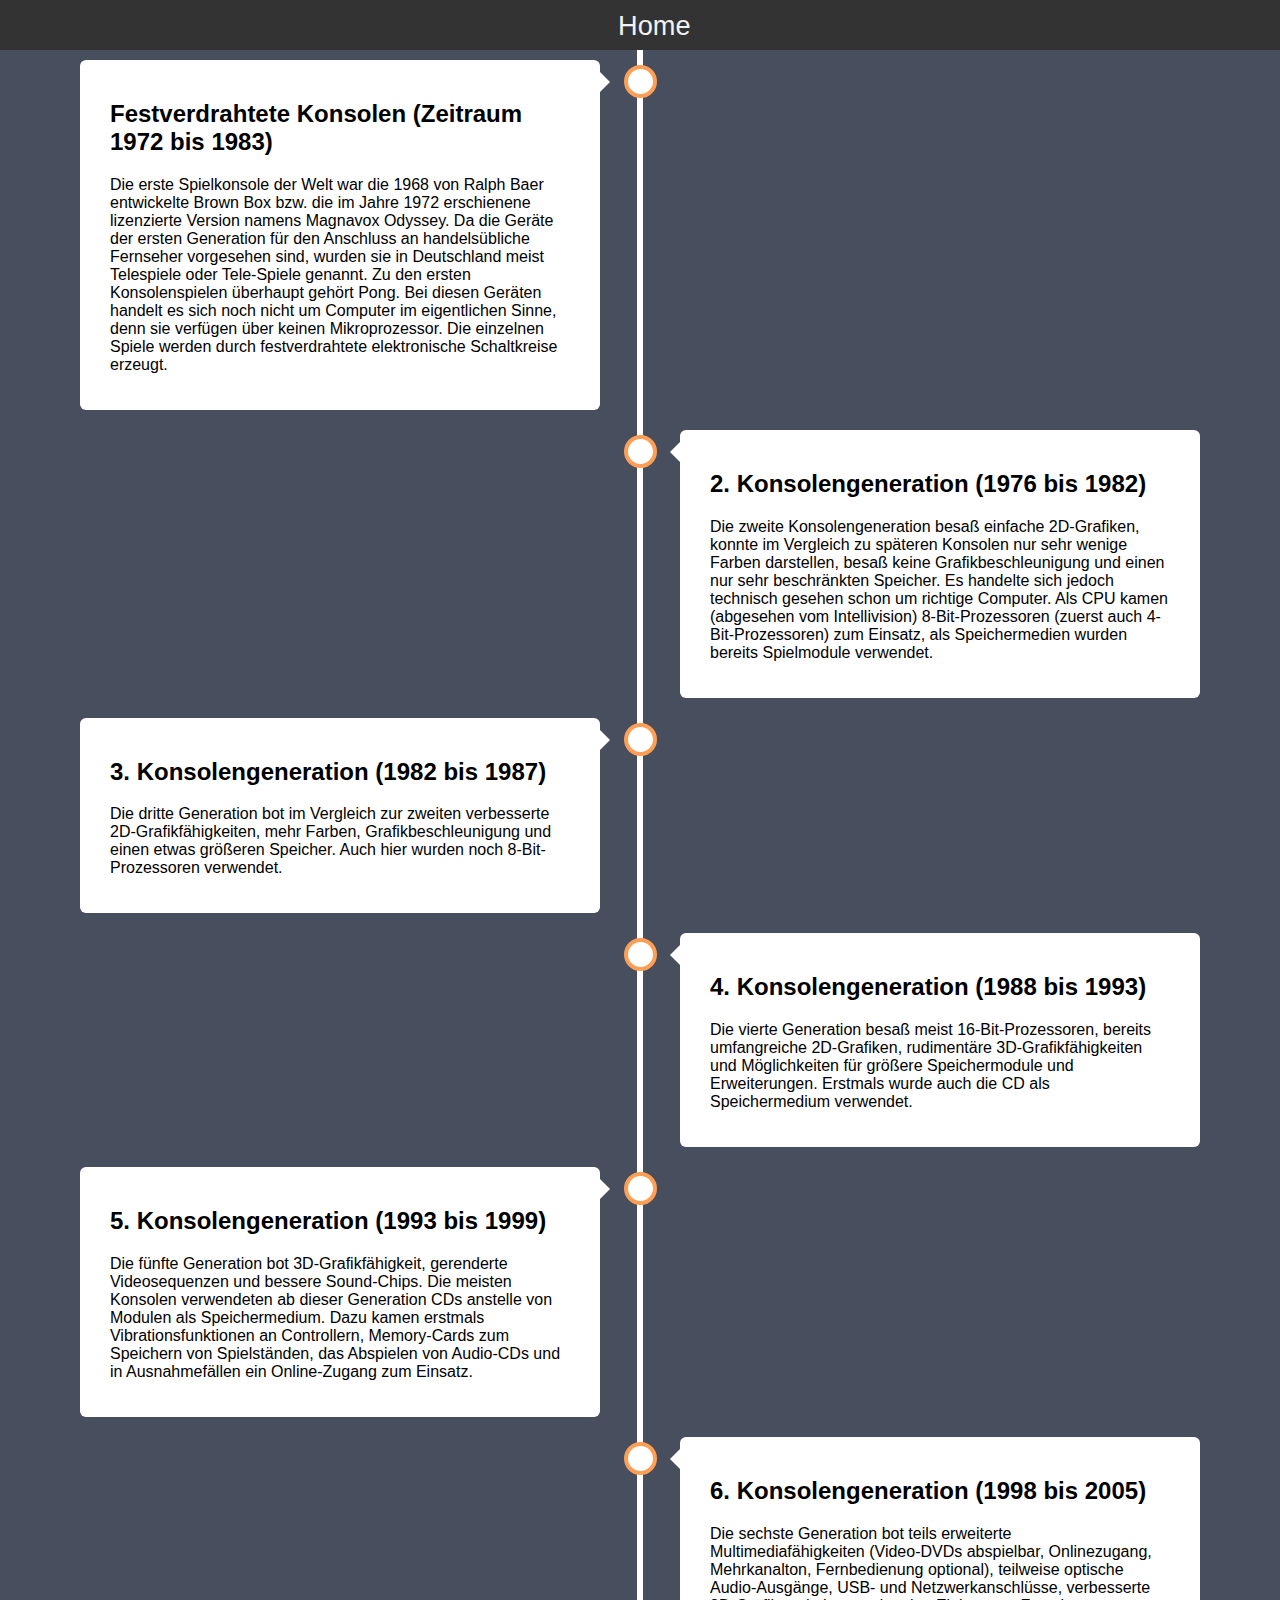
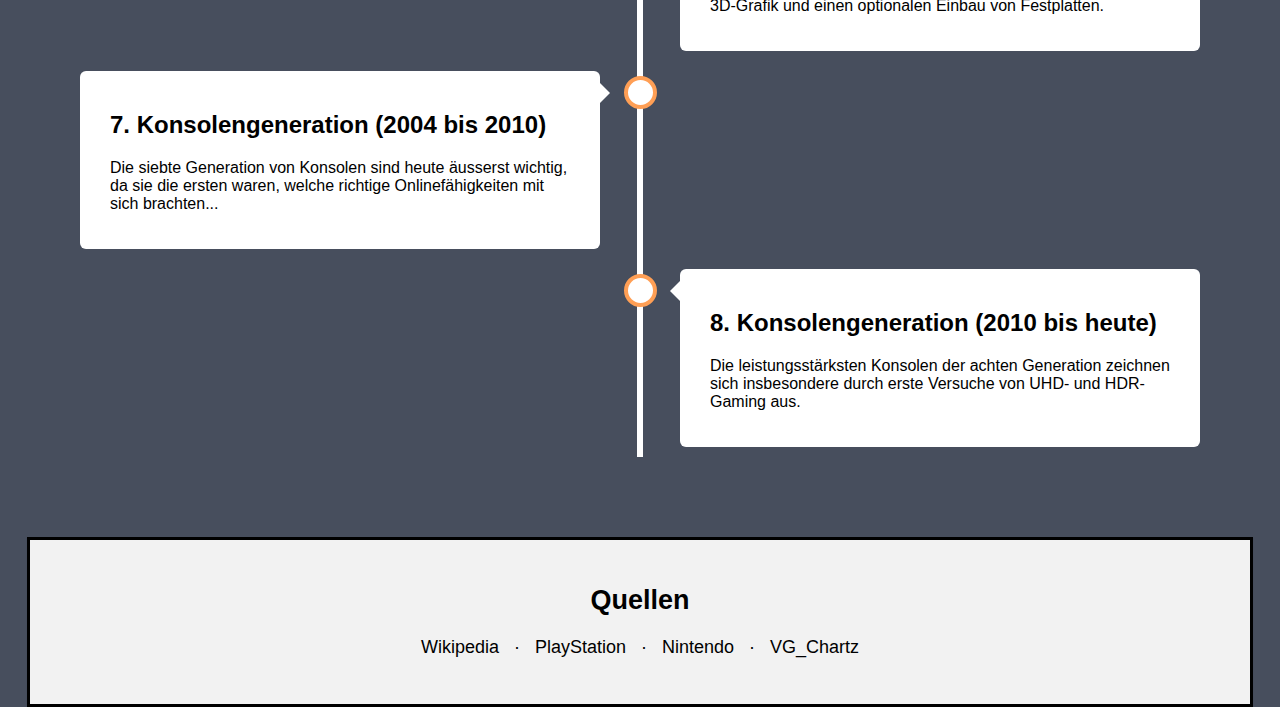
==== index.html @ edf60ef8 "ug" ====
<!DOCTYPE html>
<html lang="de">
<head>
    <meta charset="UTF-8">
    <link rel="stylesheet" href="css/timeLine.css"/>
    <link rel="stylesheet" href="css/index.css"/>
    <link rel="stylesheet" href="css/topNav.css"/>
    <title>Wirtschaftliche Entwicklung</title>
</head>
<body>
<div class="gridBox">

    <div class="topNav">
        <a class="home" href="index.html">Home</a>
    </div>
    <div class="timeline">

        <div class="container left">
            <a href="generations/firstGen.html">
                <div class="content">
                    <h2>Festverdrahtete Konsolen (Zeitraum 1972 bis 1983)</h2>
                    <p>Die erste Spielkonsole der Welt war die 1968 von Ralph Baer entwickelte Brown Box bzw. die im
                        Jahre 1972 erschienene lizenzierte Version namens Magnavox Odyssey. Da die Geräte der ersten
                        Generation für den Anschluss an handelsübliche Fernseher vorgesehen sind, wurden sie in
                        Deutschland meist Telespiele oder Tele-Spiele genannt. Zu den ersten Konsolenspielen überhaupt
                        gehört Pong. Bei diesen Geräten handelt es sich noch nicht um Computer im eigentlichen Sinne,
                        denn sie verfügen über keinen Mikroprozessor. Die einzelnen Spiele werden durch festverdrahtete
                        elektronische Schaltkreise erzeugt.</p>
                </div>
            </a>
        </div>

        <div class="container right">
            <a href="generations/secondGen.html">
                <div class="content">
                    <h2>2. Konsolengeneration (1976 bis 1982)</h2>
                    <p>Die zweite Konsolengeneration besaß einfache 2D-Grafiken, konnte im Vergleich zu späteren
                        Konsolen nur sehr wenige Farben darstellen, besaß keine Grafikbeschleunigung und einen nur sehr
                        beschränkten Speicher. Es handelte sich jedoch technisch gesehen schon um richtige Computer. Als
                        CPU kamen (abgesehen vom Intellivision) 8-Bit-Prozessoren (zuerst auch 4-Bit-Prozessoren) zum
                        Einsatz, als Speichermedien wurden bereits Spielmodule verwendet.</p>
                </div>
            </a>
        </div>

        <div class="container left">
            <a href="generations/thirdGen.html">
                <div class="content">
                    <h2>3. Konsolengeneration (1982 bis 1987)</h2>
                    <p>Die dritte Generation bot im Vergleich zur zweiten verbesserte 2D-Grafikfähigkeiten, mehr Farben,
                        Grafikbeschleunigung und einen etwas größeren Speicher. Auch hier wurden noch 8-Bit-Prozessoren
                        verwendet.</p>
                </div>
            </a>
        </div>

        <div class="container right">
            <a href="generations/fourthGen.html">
                <div class="content">
                    <h2>4. Konsolengeneration (1988 bis 1993)</h2>
                    <p>Die vierte Generation besaß meist 16-Bit-Prozessoren, bereits umfangreiche 2D-Grafiken,
                        rudimentäre 3D-Grafikfähigkeiten und Möglichkeiten für größere Speichermodule und Erweiterungen.
                        Erstmals wurde auch die CD als Speichermedium verwendet.</p>
                </div>
            </a>
        </div>

        <div class="container left">
            <a href="generations/fifthGen.html">
                <div class="content">
                    <h2>5. Konsolengeneration (1993 bis 1999)</h2>
                    <p>Die fünfte Generation bot 3D-Grafikfähigkeit, gerenderte Videosequenzen und bessere Sound-Chips.
                        Die meisten Konsolen verwendeten ab dieser Generation CDs anstelle von Modulen als
                        Speichermedium. Dazu kamen erstmals Vibrationsfunktionen an Controllern, Memory-Cards zum
                        Speichern von Spielständen, das Abspielen von Audio-CDs und in Ausnahmefällen ein Online-Zugang
                        zum Einsatz.</p>
                </div>
            </a>
        </div>

        <div class="container right">
            <a href="generations/sixthGen.html">
                <div class="content">
                    <h2>6. Konsolengeneration (1998 bis 2005)</h2>
                    <p>Die sechste Generation bot teils erweiterte Multimediafähigkeiten (Video-DVDs abspielbar,
                        Onlinezugang, Mehrkanalton, Fernbedienung optional), teilweise optische Audio-Ausgänge, USB- und
                        Netzwerkanschlüsse, verbesserte 3D-Grafik und einen optionalen Einbau von Festplatten.</p>
                </div>
            </a>
        </div>

        <div class="container left">
            <a href="generations/seventhGen.html">
                <div class="content">
                    <h2>7. Konsolengeneration (2004 bis 2010)</h2>
                    <p>Die siebte Generation von Konsolen sind heute äusserst wichtig,
                        da sie die ersten waren,
                        welche richtige Onlinefähigkeiten mit sich brachten...</p>
                </div>
            </a>
        </div>

        <div class="container right">
            <a href="generations/eightGen.html">
                <div class="content">
                    <h2>8. Konsolengeneration (2010 bis heute)</h2>
                    <p>Die leistungsstärksten Konsolen der achten Generation zeichnen sich insbesondere durch erste
                        Versuche von UHD- und HDR-Gaming aus.</p>
                </div>
            </a>
        </div>

    </div>

    <div class="footer">

        <h2>Quellen</h2><br>

        <a href="https://de.wikipedia.org/wiki/Liste_von_Spielkonsolen" target="_blank">Wikipedia</a>
        ·
        <a href="http://www.playstation.com/de-ch/explore/ps4/playstation-through-the-years/" target="_blank">PlayStation</a>
        ·
        <a href="https://www.nintendo.ch/de/Unternehmen/Unternehmensgeschichte/Nintendo-Geschichte-625945.html" target="_blank">Nintendo</a>
        ·
        <a href="http://www.vgchartz.com/" target="_blank">VG_Chartz</a>


    </div>
</div>
</body>
</html>
---- css/timeLine.css ----
body {
    width: 100%;
    height: 100%;
    margin: 0;
    padding: 0;
    font-size: 100%;
    background-color: #474e5d;
    font-family: Helvetica, sans-serif;
}
p{
    border-style: hidden;
    color: black;
    text-decoration-line: none;
}
a{
    border-style: hidden;
    color: black;
    text-decoration-line: none;
}

* {
    box-sizing: border-box;
}

/* The actual timeline (the vertical ruler) */
.timeline {
    position: relative;
    max-width: 1200px;
    margin: 0 auto;
}

/* The actual timeline (the vertical ruler) */
.timeline::after {
    content: '';
    position: absolute;
    width: 6px;
    background-color: white;
    top: 0;
    bottom: 0;
    left: 50%;
    margin-left: -3px;
}

/* Container around content */
.container {
    padding: 10px 40px;
    position: relative;
    background-color: inherit;
    width: 50%;
}

/* The circles on the timeline */
.container::after {
    content: '';
    position: absolute;
    width: 25px;
    height: 25px;
    right: -17px;
    background-color: white;
    border: 4px solid #FF9F55;
    top: 15px;
    border-radius: 50%;
    z-index: 1;
}

/* Place the container to the left */
.left {
    left: 0;
}

/* Place the container to the right */
.right {
    left: 50%;
}

/* Add arrows to the left container (pointing right) */
.left::before {
    content: " ";
    height: 0;
    position: absolute;
    top: 22px;
    width: 0;
    z-index: 1;
    right: 30px;
    border: medium solid white;
    border-width: 10px 0 10px 10px;
    border-color: transparent transparent transparent white;
}

/* Add arrows to the right container (pointing left) */
.right::before {
    content: " ";
    height: 0;
    position: absolute;
    top: 22px;
    width: 0;
    z-index: 1;
    left: 30px;
    border: medium solid white;
    border-width: 10px 10px 10px 0;
    border-color: transparent white transparent transparent;
}

/* Fix the circle for containers on the right side */
.right::after {
    left: -16px;
}

/* The actual content */
.content {
    padding: 20px 30px;
    background-color: white;
    position: relative;
    border-radius: 6px;
}

/* Media queries - Responsive timeline on screens less than 600px wide */
@media screen and (max-width: 600px) {
    /* Place the timelime to the left */
    .timeline::after {
        left: 31px;
    }

    /* Full-width containers */
    .container {
        width: 100%;
        padding-left: 70px;
        padding-right: 25px;
    }

    /* Make sure that all arrows are pointing leftwards */
    .container::before {
        left: 60px;
        border: medium solid white;
        border-width: 10px 10px 10px 0;
        border-color: transparent white transparent transparent;
    }

    /* Make sure all circles are at the same spot */
    .left::after, .right::after {
        left: 15px;
    }

    /* Make all right containers behave like the left ones */
    .right {
        left: 0%;
    }
}
---- css/index.css ----
body {
    width: 100vw;
    height: 100vh;
    margin: 0;
    padding: 0;
    font-size: 100%;
    background-color: #474e5d;
    font-family: Helvetica, sans-serif;
    overflow-x: hidden;
}

.gridBox {
    display: grid;
    width: 100vw;
    height: 100vh;
    margin: 0;
    padding: 0;
    grid-template-columns: auto auto auto;
    grid-template-rows: 50px auto 250px;

}

.topNav {
    grid-column-start: 1;
    grid-column-end: 4;
    grid-row-start: 1;
    grid-row-end: 2;
}

.timeline {
    grid-column-start: 2;
    grid-column-end: 3;
    grid-row-start: 2;
    grid-row-end: 3;

}

.footer {
    grid-column-start: 2;
    grid-column-end: 3;
    grid-row-start: 3;
    grid-row-end: 4;

    background-color: #f2f2f2;
    box-shadow: 0 1px 1px 0 rgba(0, 0, 0, 0.12);
    box-sizing: border-box;
    text-align: center;
    font: normal 18px sans-serif;
    border-style: solid;
    border-color: black;
    padding: 45px;
    margin-top: 80px;
}

.footer h2 {
    margin: 0;
    padding: 0;
    font-size: 150%;
}
.footer a {
    margin: 10px;
    font-size: 100%;
    color: black;
}

/* Add a black background color to the top navigation */
.topNav {
    background-color: #333;
    overflow: hidden;
    padding: 10px;





}
---- css/topNav.css ----
/* Add a black background color to the top navigation */
.topNav {
    background-color: #333;
    overflow: hidden;
    padding: 10px;
}

/* Style the links inside the navigation bar */
.topNav a {
    padding: 15px 17px;
    text-decoration: none;
    text-align: center;
    font-size: 170%;
    margin-left: 46.5vw;
    color: #f2f2f2;
}


/* Change the color of links on hover */
.topNav a:hover {
    background-color: #ddd;
    color: black;
}

/* Add a color to the active/current link */
.topNav a.active {
    background-color: #4CAF50;
    color: white;
}


/* Style the links inside the navigation bar */
.topNav a {
    padding: 15px 25vw;
    text-decoration: none;
    text-align: center;
    font-size: 170%;
    margin-left: 22.5vw;
    color: #f2f2f2;
}


/* Change the color of links on hover */
.topNav a:hover {
    background-color: #ddd;
    color: black;
}

/* Add a color to the active/current link */
.topNav a.active {
    background-color: #4CAF50;
    color: white;
}
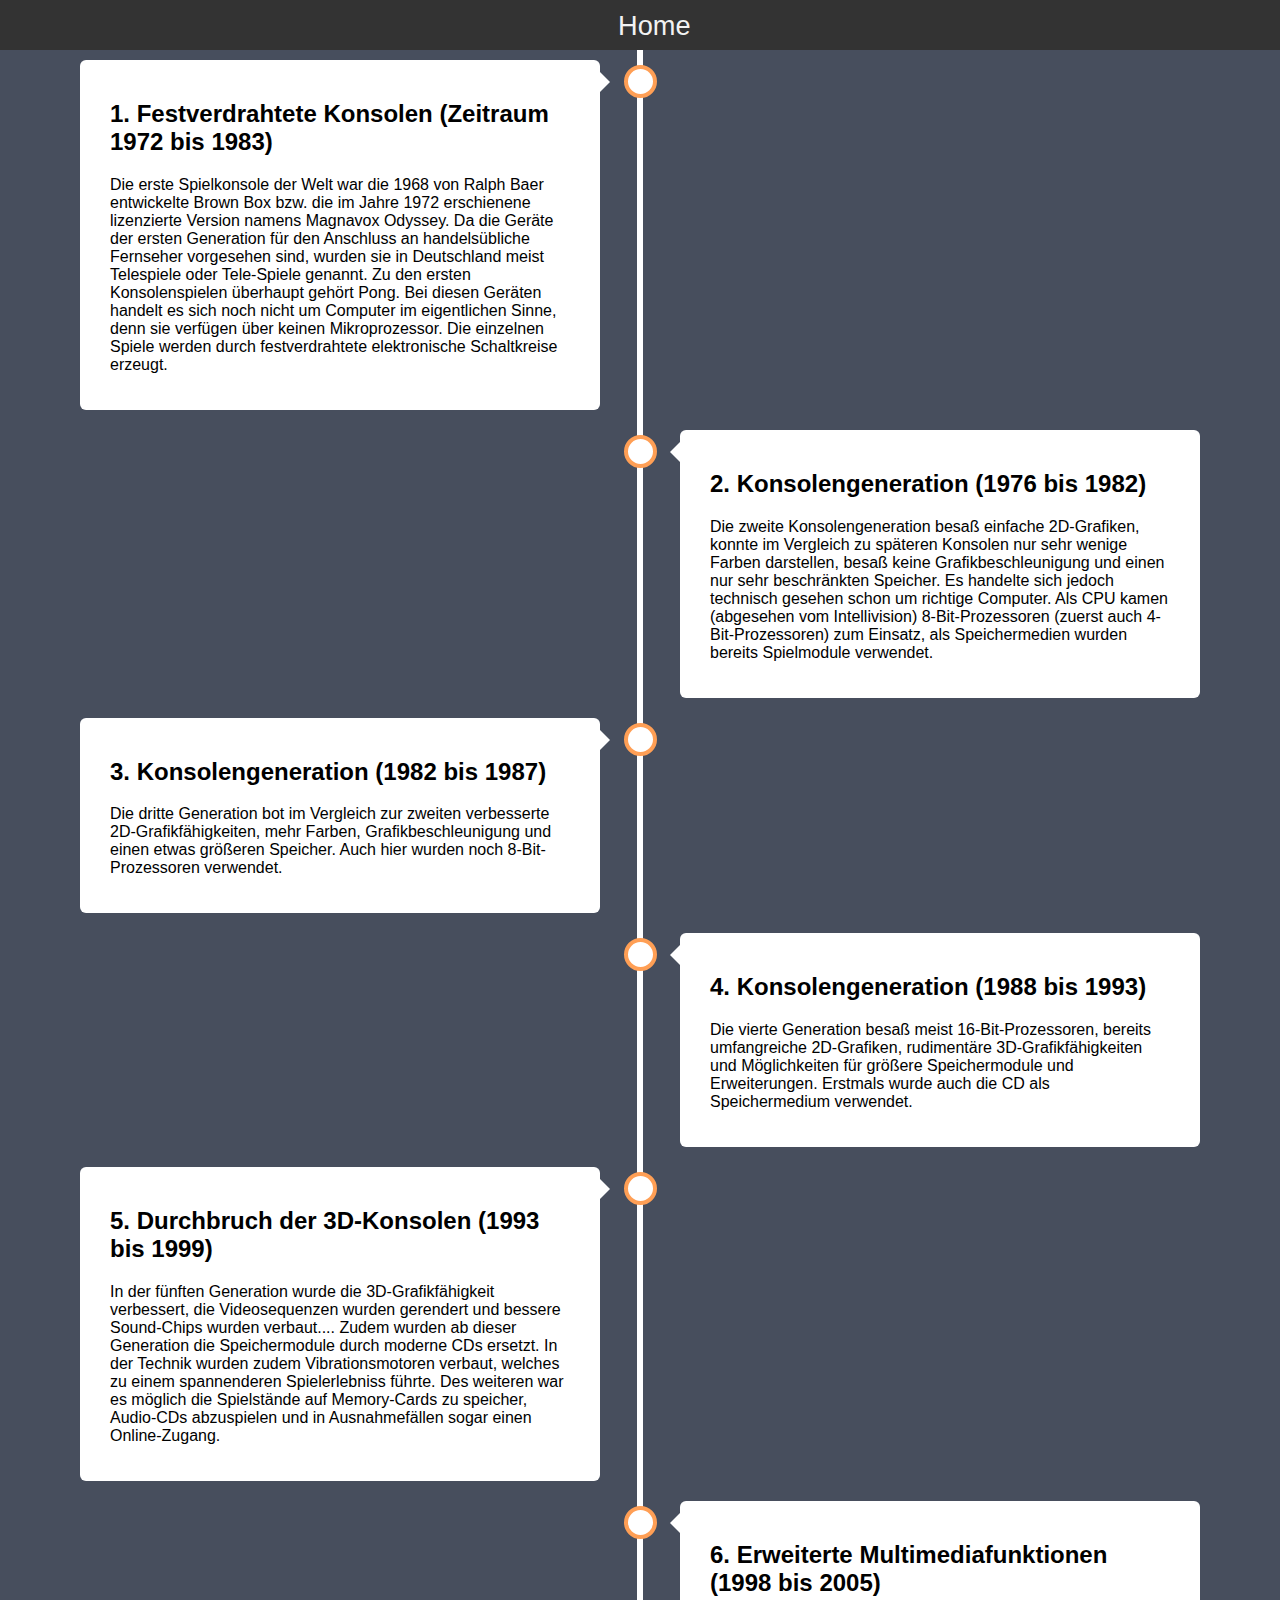
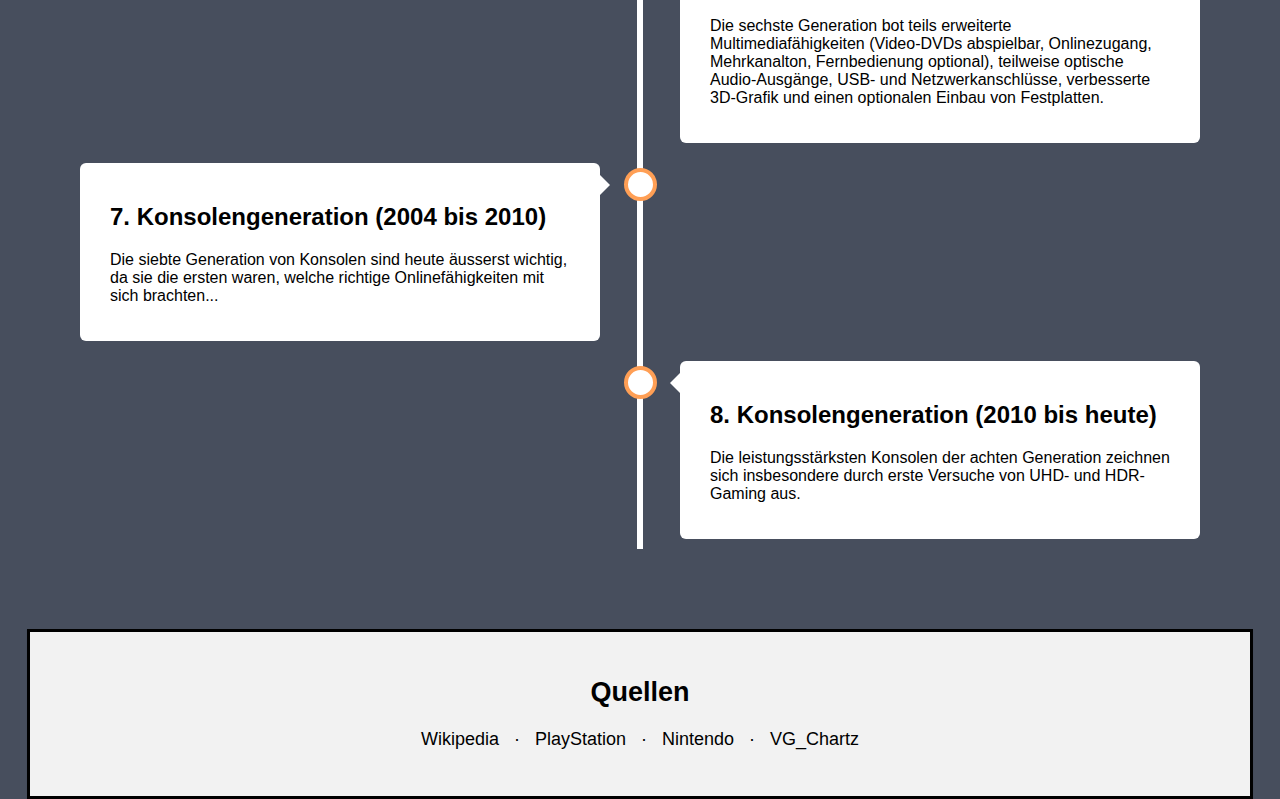
==== commit 2ed9d664: "Generations" ====
--- a/index.html
+++ b/index.html
@@ -18,7 +18,7 @@
         <div class="container left">
             <a href="generations/firstGen.html">
                 <div class="content">
-                    <h2>Festverdrahtete Konsolen (Zeitraum 1972 bis 1983)</h2>
+                    <h2>1. Festverdrahtete Konsolen (Zeitraum 1972 bis 1983)</h2>
                     <p>Die erste Spielkonsole der Welt war die 1968 von Ralph Baer entwickelte Brown Box bzw. die im
                         Jahre 1972 erschienene lizenzierte Version namens Magnavox Odyssey. Da die Geräte der ersten
                         Generation für den Anschluss an handelsübliche Fernseher vorgesehen sind, wurden sie in
@@ -68,12 +68,14 @@
         <div class="container left">
             <a href="generations/fifthGen.html">
                 <div class="content">
-                    <h2>5. Konsolengeneration (1993 bis 1999)</h2>
-                    <p>Die fünfte Generation bot 3D-Grafikfähigkeit, gerenderte Videosequenzen und bessere Sound-Chips.
-                        Die meisten Konsolen verwendeten ab dieser Generation CDs anstelle von Modulen als
-                        Speichermedium. Dazu kamen erstmals Vibrationsfunktionen an Controllern, Memory-Cards zum
-                        Speichern von Spielständen, das Abspielen von Audio-CDs und in Ausnahmefällen ein Online-Zugang
-                        zum Einsatz.</p>
+                    <h2>5. Durchbruch der 3D-Konsolen (1993 bis 1999)</h2>
+                    <p>In der fünften Generation wurde die 3D-Grafikfähigkeit verbessert, die Videosequenzen wurden
+                        gerendert und bessere Sound-Chips wurden verbaut....
+                        Zudem wurden ab dieser Generation die Speichermodule durch moderne CDs ersetzt. In der Technik
+                        wurden zudem Vibrationsmotoren verbaut, welches zu einem spannenderen Spielerlebniss führte.
+                        Des weiteren war es möglich die Spielstände auf Memory-Cards zu speicher, Audio-CDs abzuspielen
+                        und in Ausnahmefällen sogar einen Online-Zugang.
+                    </p>
                 </div>
             </a>
         </div>
@@ -81,7 +83,7 @@
         <div class="container right">
             <a href="generations/sixthGen.html">
                 <div class="content">
-                    <h2>6. Konsolengeneration (1998 bis 2005)</h2>
+                    <h2>6. Erweiterte Multimediafunktionen (1998 bis 2005)</h2>
                     <p>Die sechste Generation bot teils erweiterte Multimediafähigkeiten (Video-DVDs abspielbar,
                         Onlinezugang, Mehrkanalton, Fernbedienung optional), teilweise optische Audio-Ausgänge, USB- und
                         Netzwerkanschlüsse, verbesserte 3D-Grafik und einen optionalen Einbau von Festplatten.</p>
@@ -120,7 +122,8 @@
         ·
         <a href="http://www.playstation.com/de-ch/explore/ps4/playstation-through-the-years/" target="_blank">PlayStation</a>
         ·
-        <a href="https://www.nintendo.ch/de/Unternehmen/Unternehmensgeschichte/Nintendo-Geschichte-625945.html" target="_blank">Nintendo</a>
+        <a href="https://www.nintendo.ch/de/Unternehmen/Unternehmensgeschichte/Nintendo-Geschichte-625945.html"
+           target="_blank">Nintendo</a>
         ·
         <a href="http://www.vgchartz.com/" target="_blank">VG_Chartz</a>
 
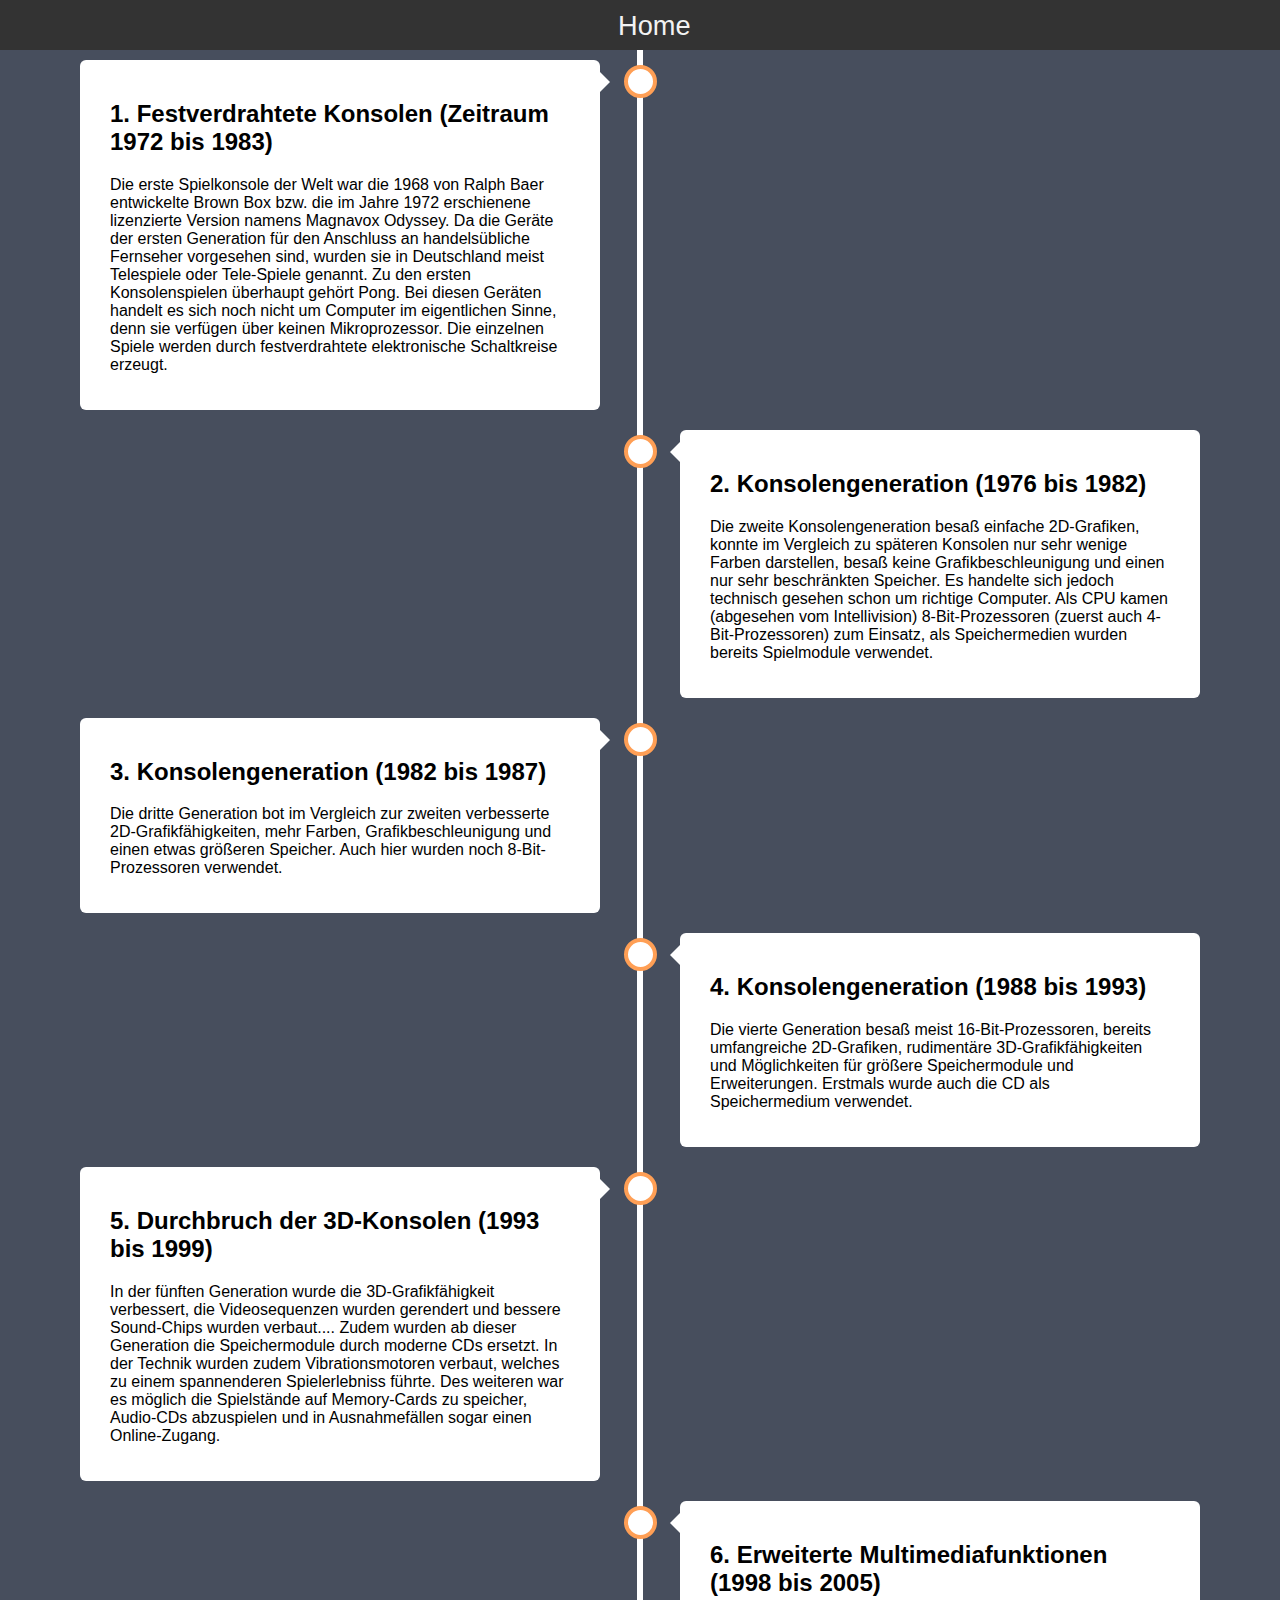
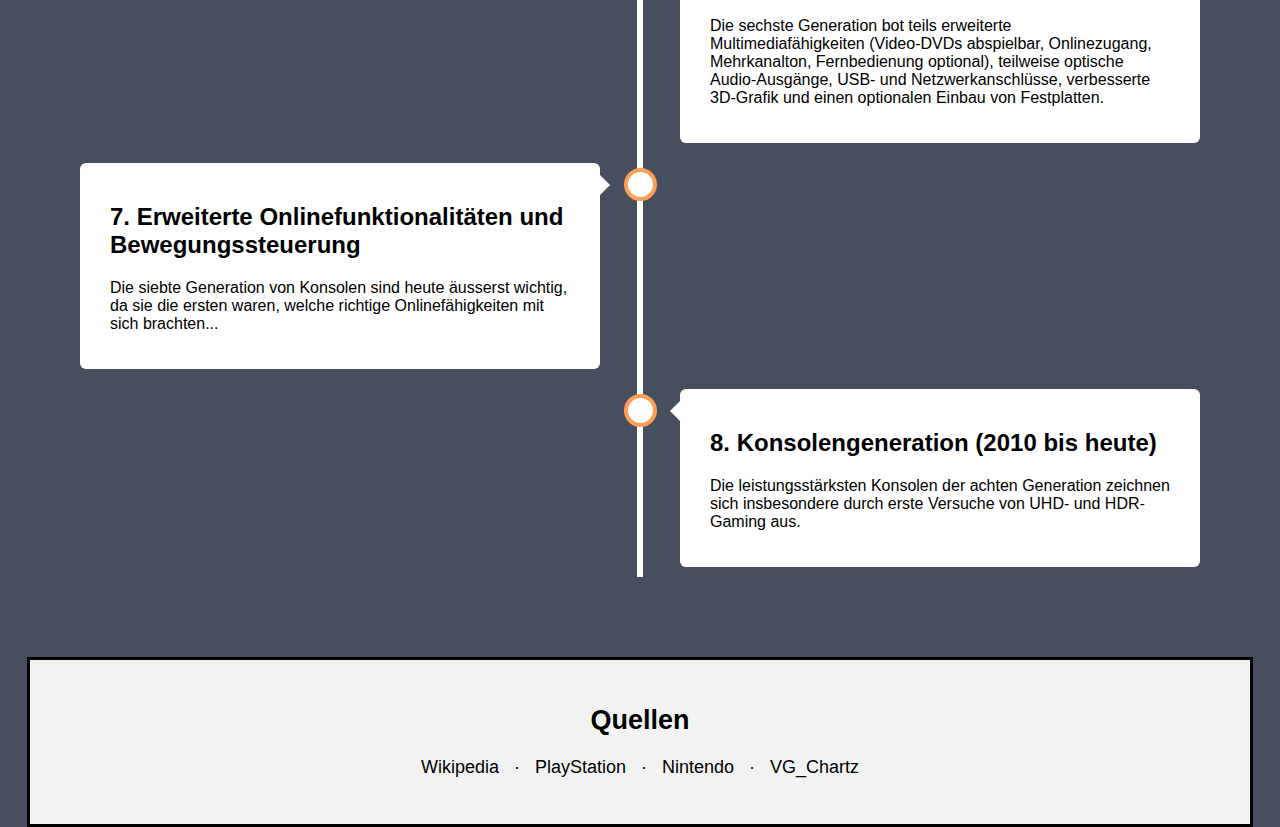
==== commit f3f8e38f: "ug" ====
--- a/index.html
+++ b/index.html
@@ -94,7 +94,7 @@
         <div class="container left">
             <a href="generations/seventhGen.html">
                 <div class="content">
-                    <h2>7. Konsolengeneration (2004 bis 2010)</h2>
+                    <h2>7. Erweiterte Onlinefunktionalitäten und Bewegungssteuerung</h2>
                     <p>Die siebte Generation von Konsolen sind heute äusserst wichtig,
                         da sie die ersten waren,
                         welche richtige Onlinefähigkeiten mit sich brachten...</p>
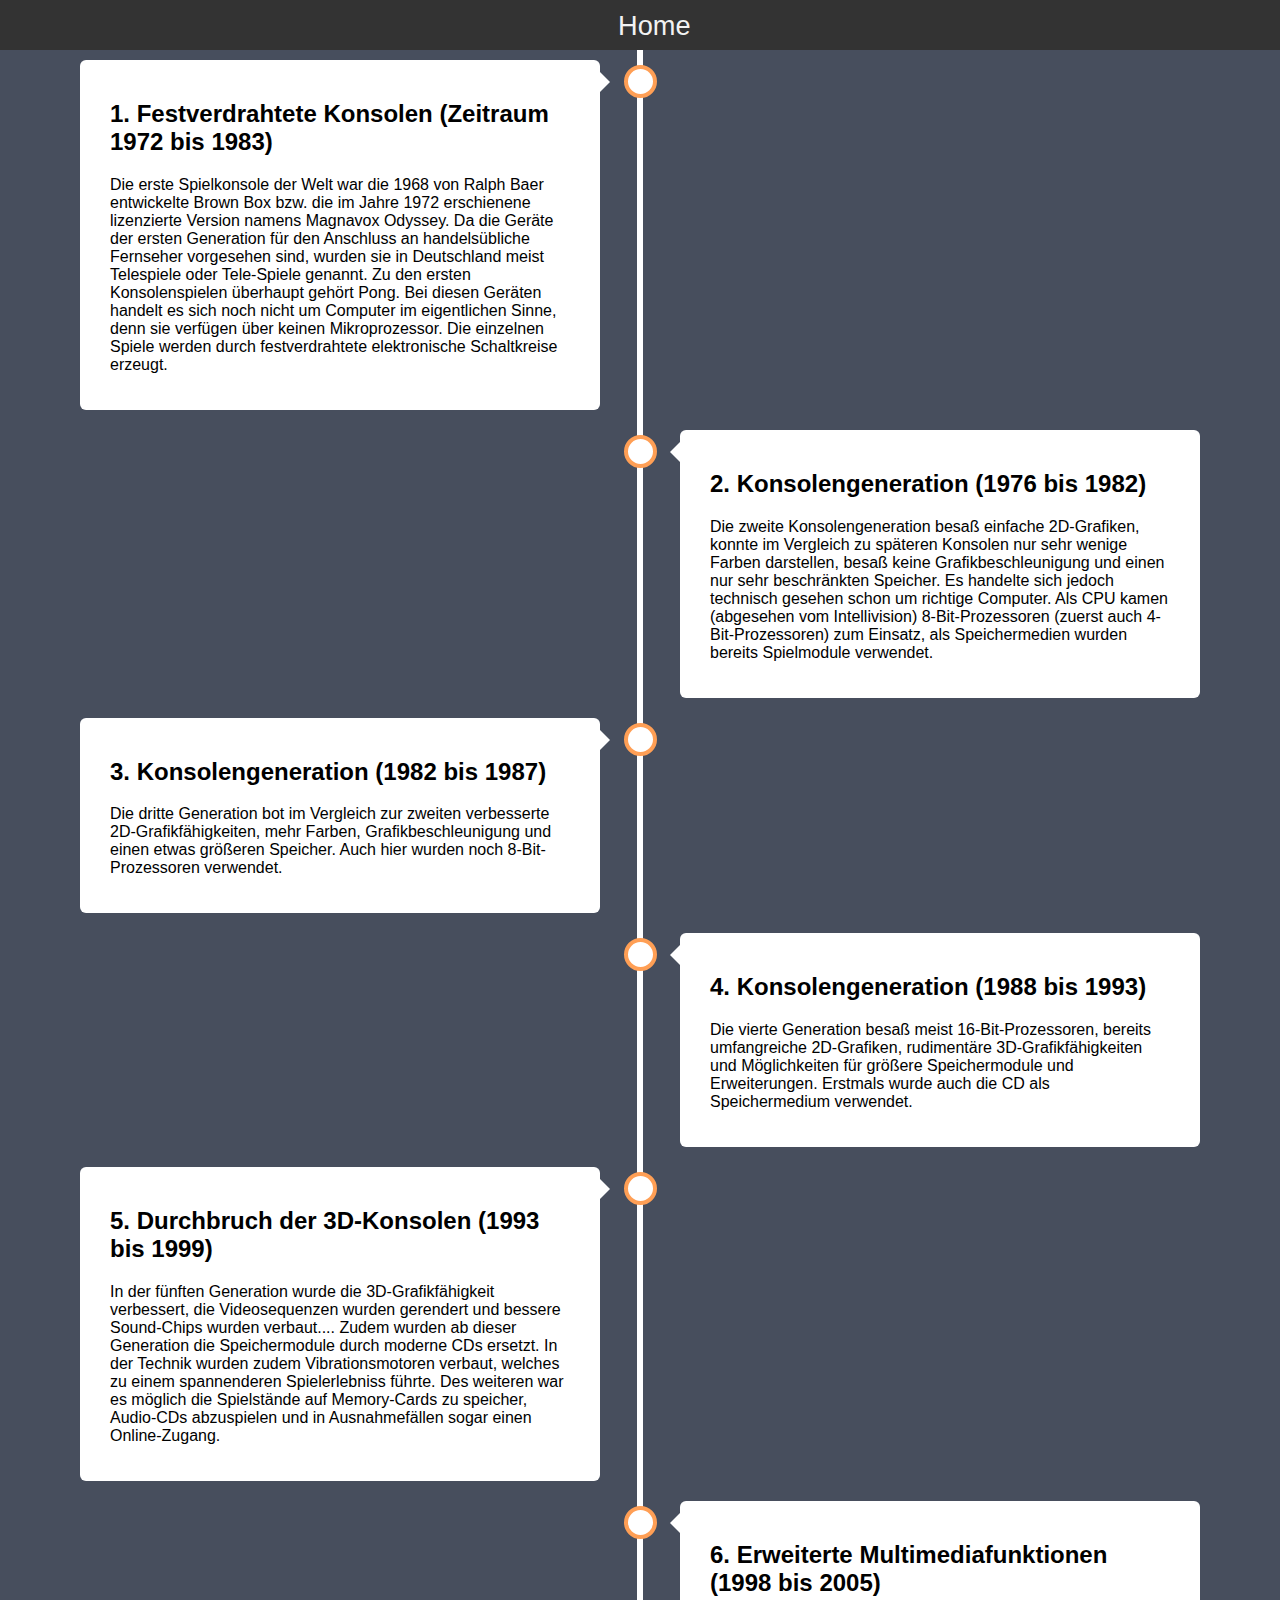
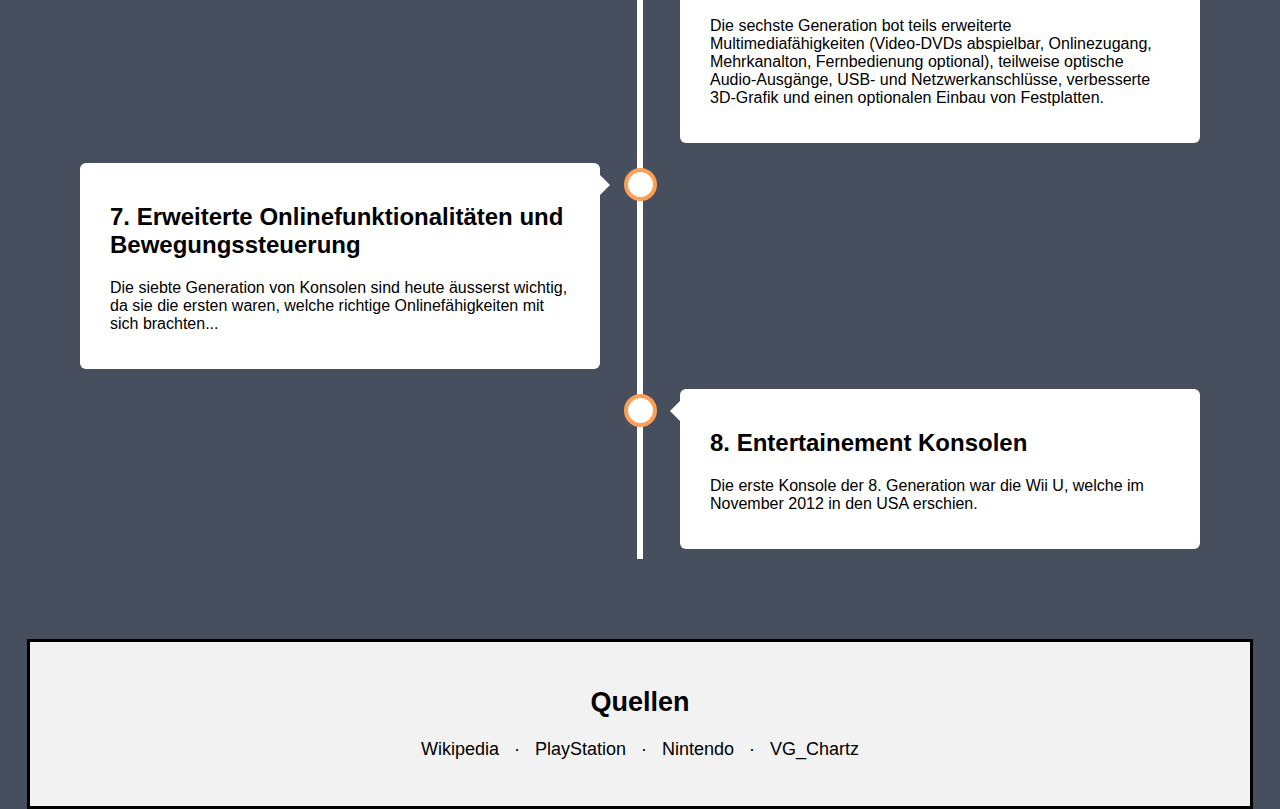
==== commit 4238d5f1: "ug" ====
--- a/index.html
+++ b/index.html
@@ -105,9 +105,8 @@
         <div class="container right">
             <a href="generations/eightGen.html">
                 <div class="content">
-                    <h2>8. Konsolengeneration (2010 bis heute)</h2>
-                    <p>Die leistungsstärksten Konsolen der achten Generation zeichnen sich insbesondere durch erste
-                        Versuche von UHD- und HDR-Gaming aus.</p>
+                    <h2>8. Entertainement Konsolen </h2>
+                    <p>Die erste Konsole der 8. Generation war die Wii U, welche im November 2012 in den USA erschien. </p>
                 </div>
             </a>
         </div>
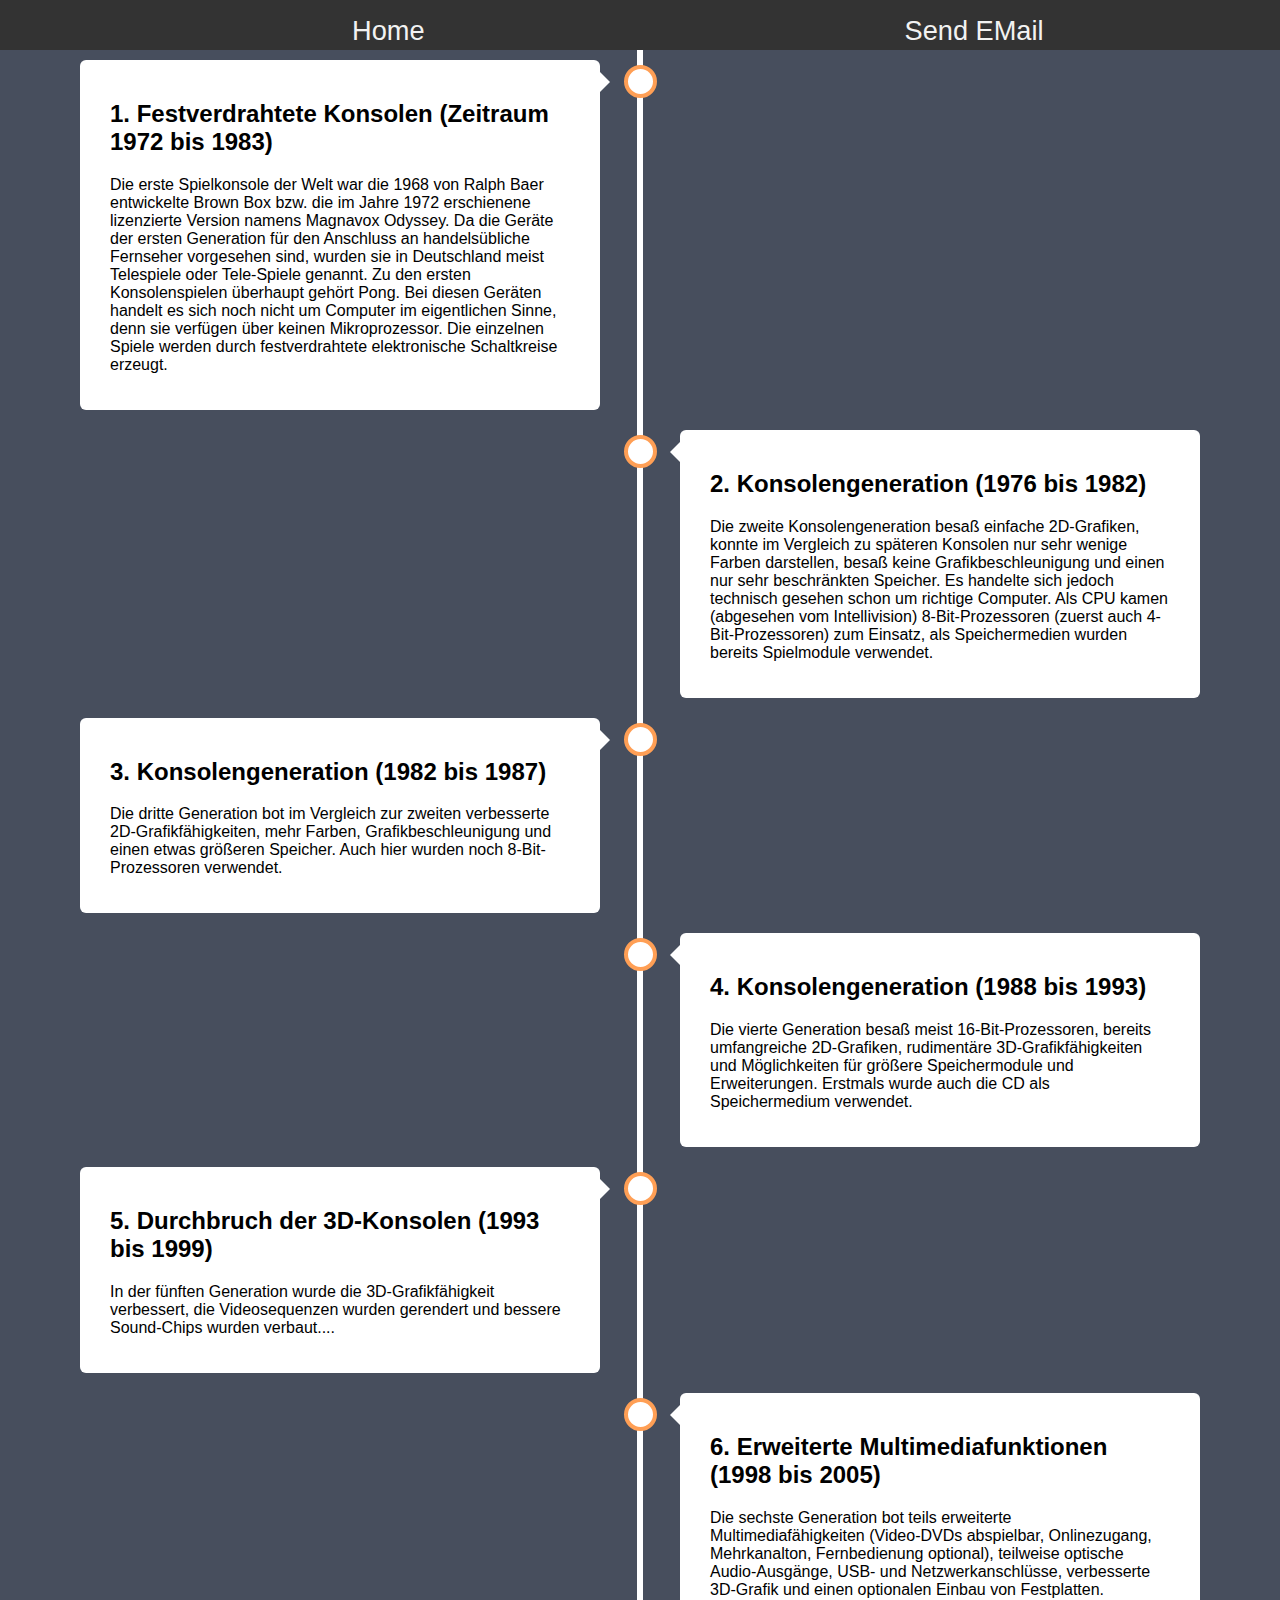
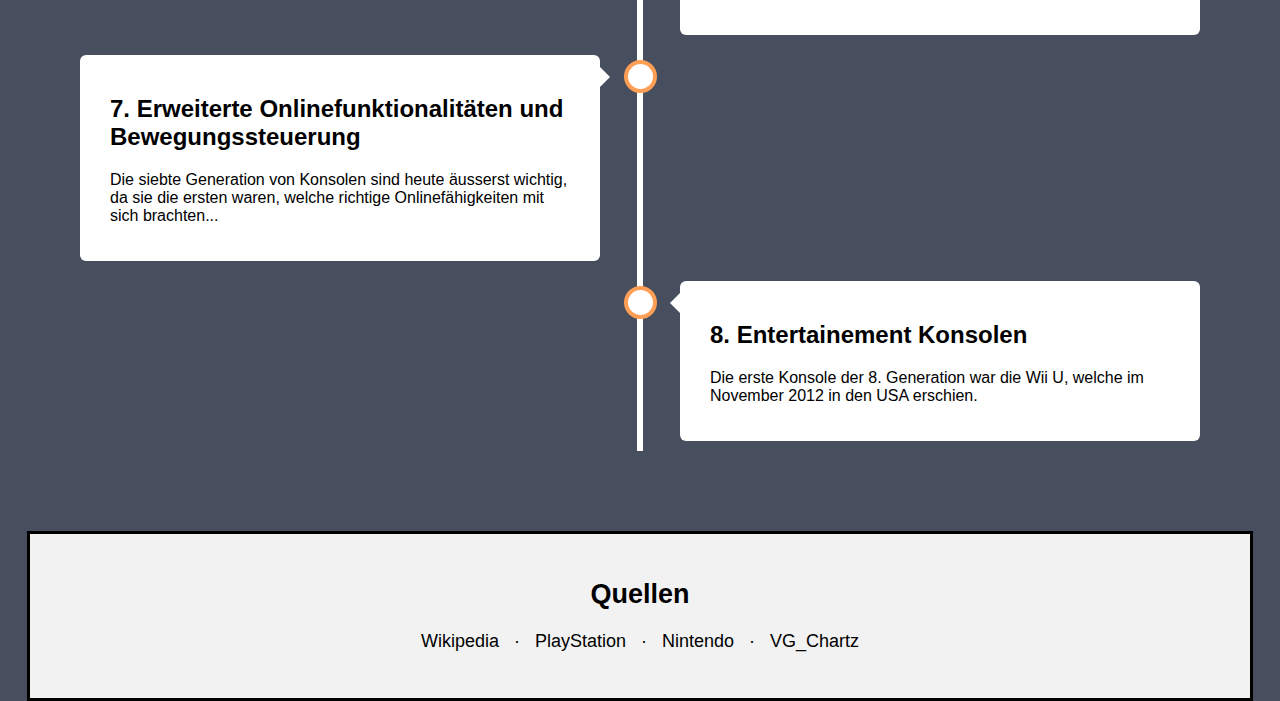
==== commit f4a45041: "Generations" ====
--- a/index.html
+++ b/index.html
@@ -12,6 +12,7 @@
 
     <div class="topNav">
         <a class="home" href="index.html">Home</a>
+        <a class="eMail" href="mailto:cedric.fluehler@gmail.com">Send EMail</a>
     </div>
     <div class="timeline">
 
@@ -71,10 +72,6 @@
                     <h2>5. Durchbruch der 3D-Konsolen (1993 bis 1999)</h2>
                     <p>In der fünften Generation wurde die 3D-Grafikfähigkeit verbessert, die Videosequenzen wurden
                         gerendert und bessere Sound-Chips wurden verbaut....
-                        Zudem wurden ab dieser Generation die Speichermodule durch moderne CDs ersetzt. In der Technik
-                        wurden zudem Vibrationsmotoren verbaut, welches zu einem spannenderen Spielerlebniss führte.
-                        Des weiteren war es möglich die Spielstände auf Memory-Cards zu speicher, Audio-CDs abzuspielen
-                        und in Ausnahmefällen sogar einen Online-Zugang.
                     </p>
                 </div>
             </a>
--- a/css/topNav.css
+++ b/css/topNav.css
@@ -1,20 +1,20 @@
-
-
 /* Add a black background color to the top navigation */
 .topNav {
     background-color: #333;
     overflow: hidden;
-    padding: 10px;
+    margin: 0;
+    padding: 0;
 }
 
 /* Style the links inside the navigation bar */
 .topNav a {
-    padding: 15px 17px;
+    margin-left: 17.5vw;
+    padding: 15px 10vw;
     text-decoration: none;
     text-align: center;
+    float: left;
+    color: #f2f2f2;
     font-size: 170%;
-    margin-left: 46.5vw;
-    color: #f2f2f2;
 }
 
 
@@ -31,26 +31,4 @@
 }
 
 
-/* Style the links inside the navigation bar */
-.topNav a {
-    padding: 15px 25vw;
-    text-decoration: none;
-    text-align: center;
-    font-size: 170%;
-    margin-left: 22.5vw;
-    color: #f2f2f2;
-}
 
-
-/* Change the color of links on hover */
-.topNav a:hover {
-    background-color: #ddd;
-    color: black;
-}
-
-/* Add a color to the active/current link */
-.topNav a.active {
-    background-color: #4CAF50;
-    color: white;
-}
-
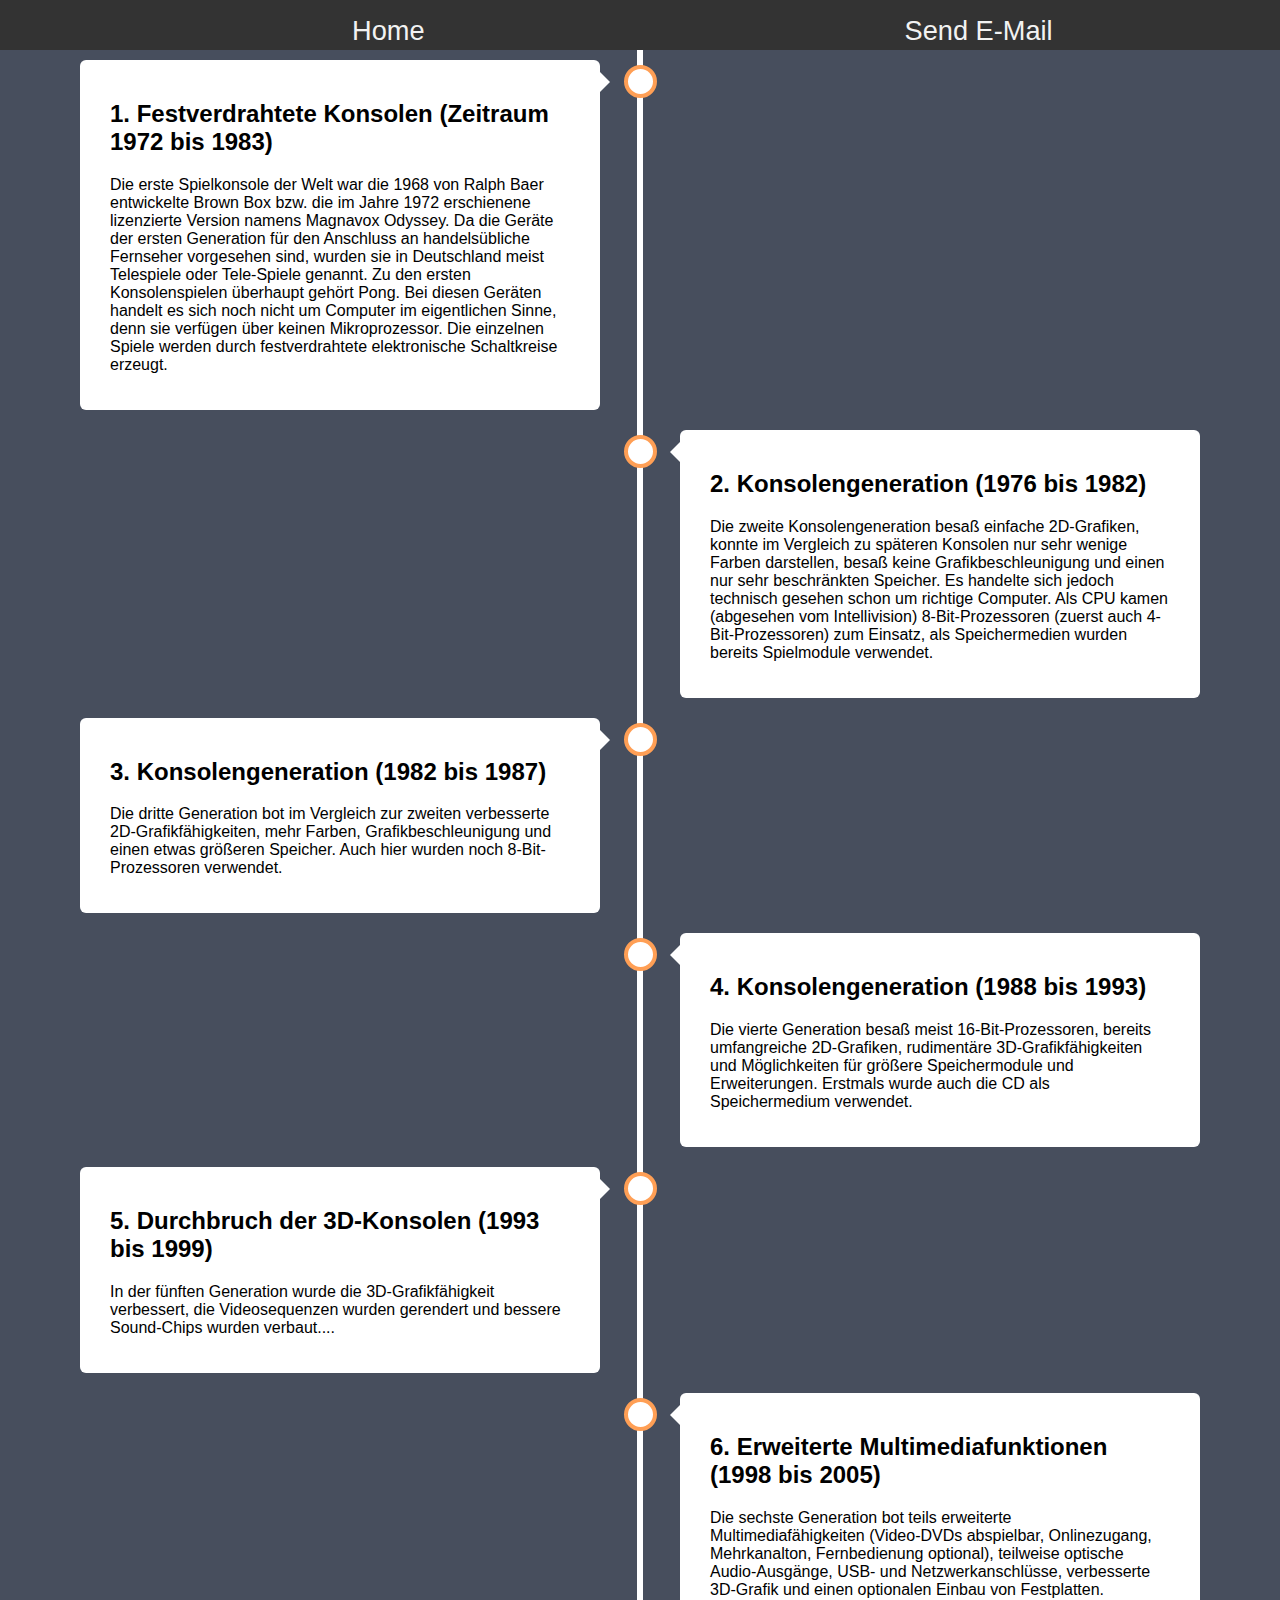
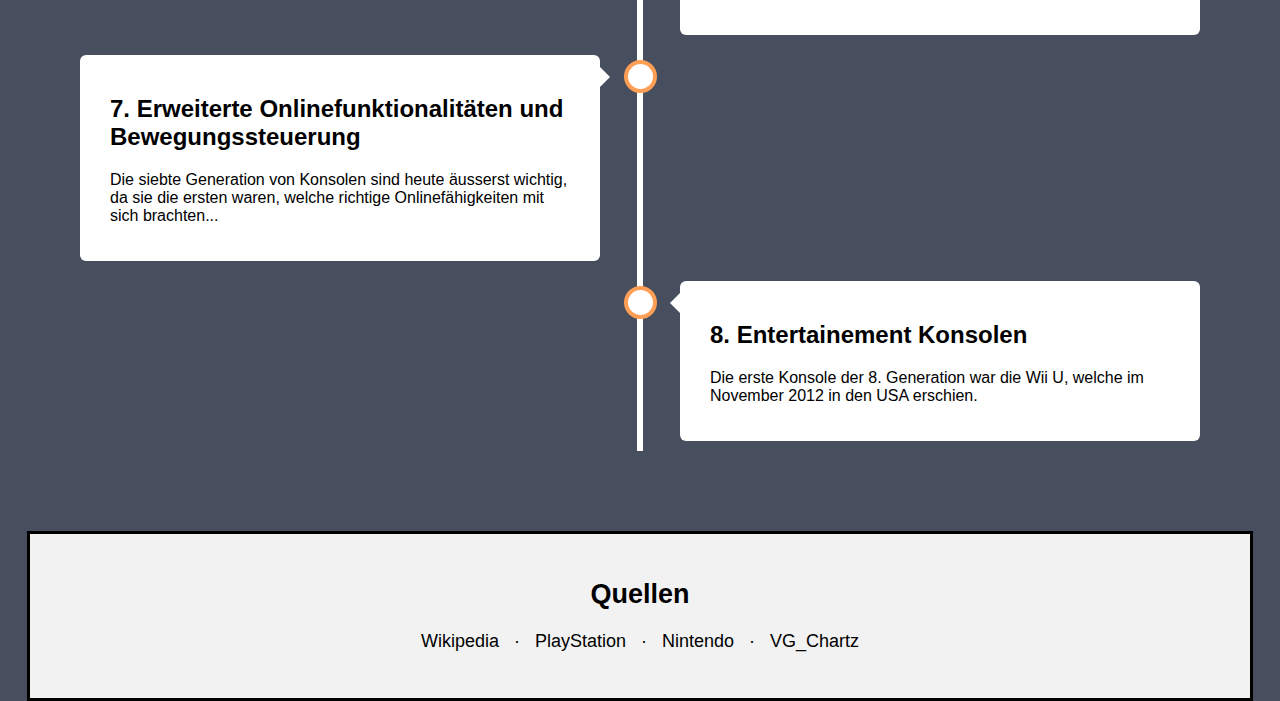
==== commit 0a4d28b8: "Generations" ====
--- a/index.html
+++ b/index.html
@@ -12,7 +12,7 @@
 
     <div class="topNav">
         <a class="home" href="index.html">Home</a>
-        <a class="eMail" href="mailto:cedric.fluehler@gmail.com">Send EMail</a>
+        <a class="eMail" href="mailto:cedric.fluehler@gmail.com">Send E-Mail</a>
     </div>
     <div class="timeline">
 
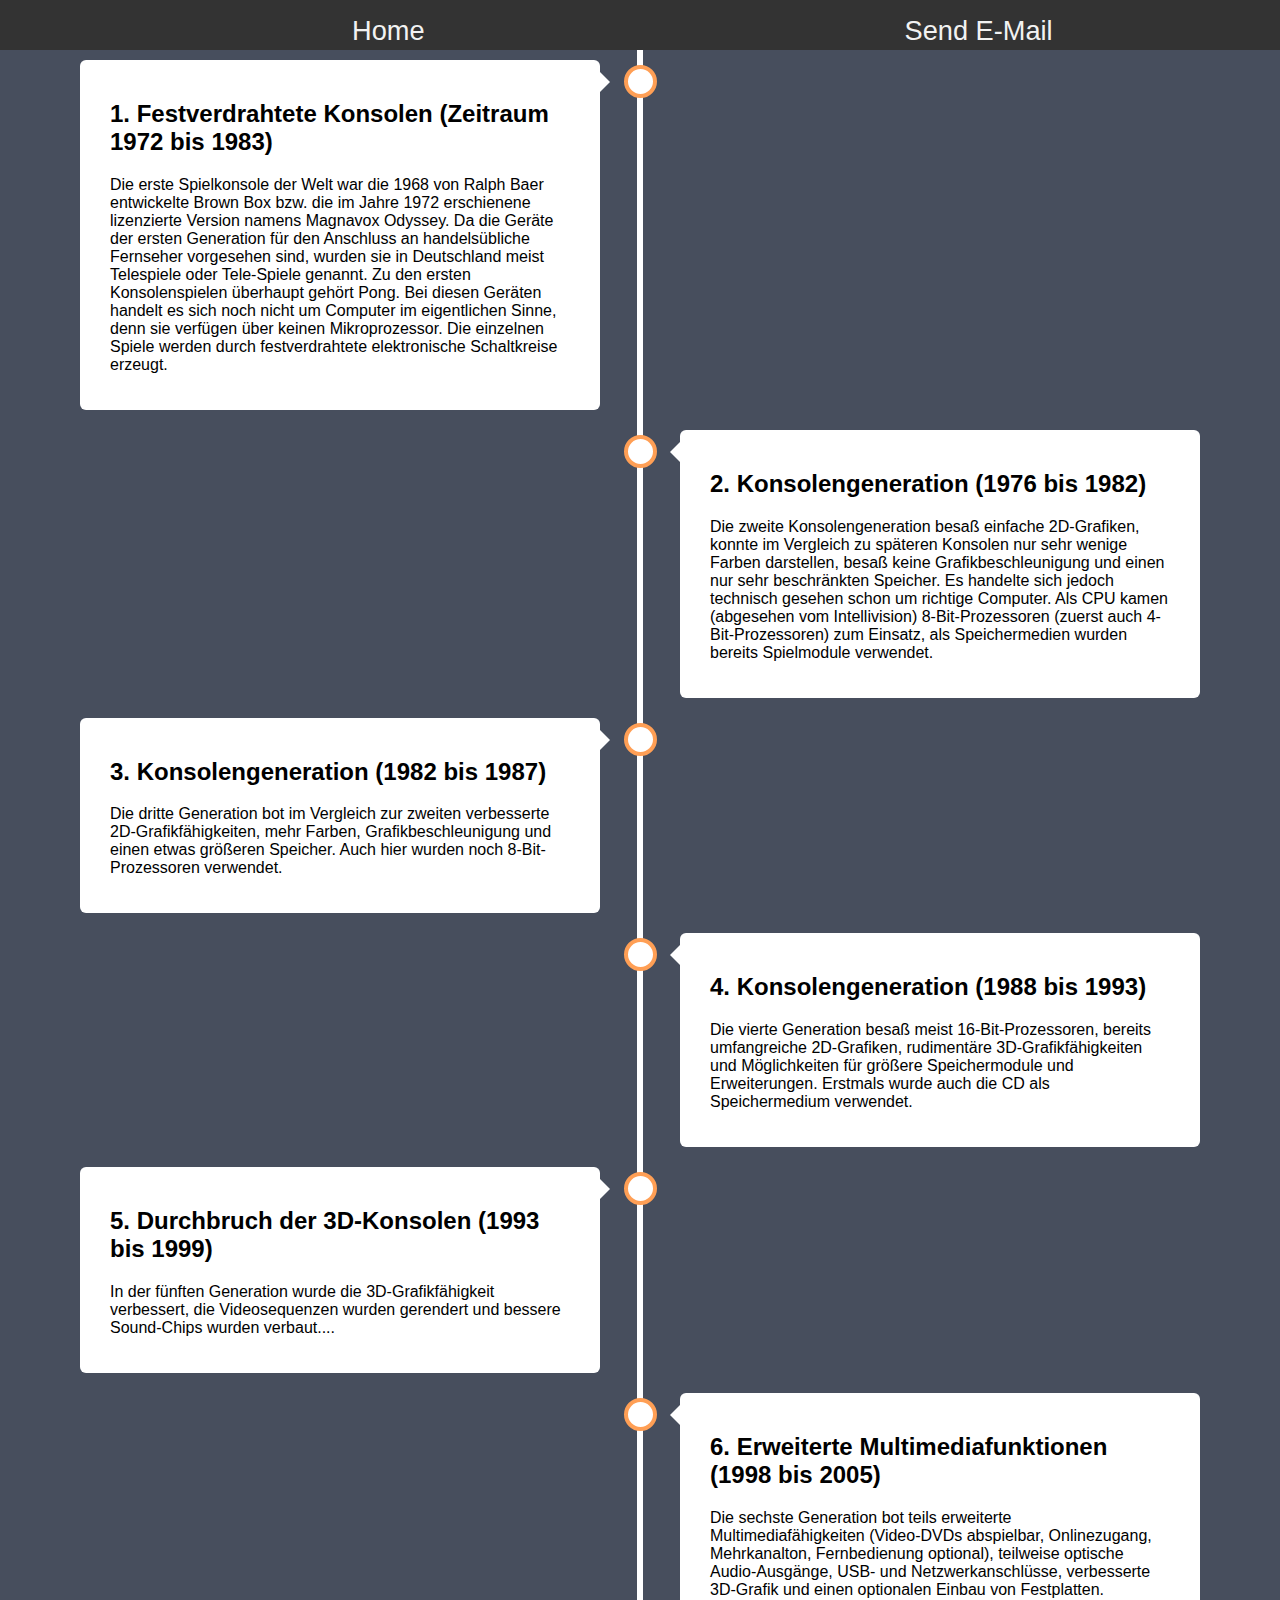
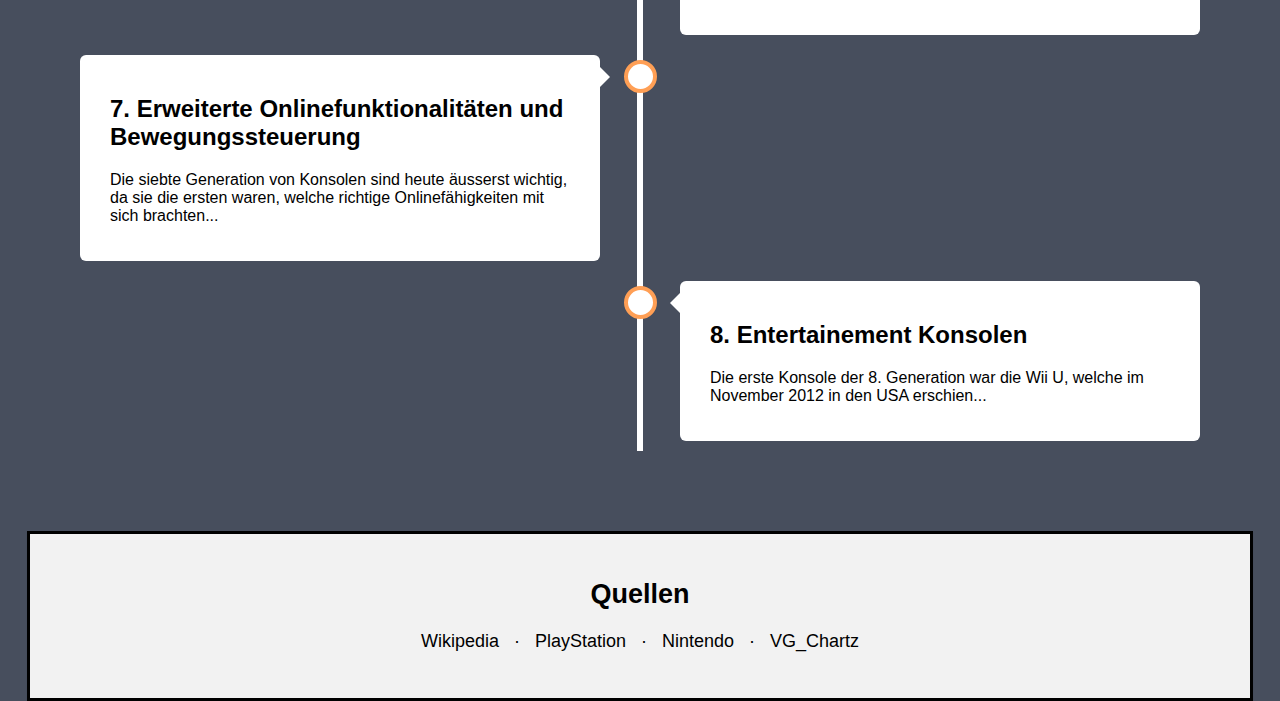
==== commit fc5f8944: "ug" ====
--- a/index.html
+++ b/index.html
@@ -103,7 +103,7 @@
             <a href="generations/eightGen.html">
                 <div class="content">
                     <h2>8. Entertainement Konsolen </h2>
-                    <p>Die erste Konsole der 8. Generation war die Wii U, welche im November 2012 in den USA erschien. </p>
+                    <p>Die erste Konsole der 8. Generation war die Wii U, welche im November 2012 in den USA erschien... </p>
                 </div>
             </a>
         </div>
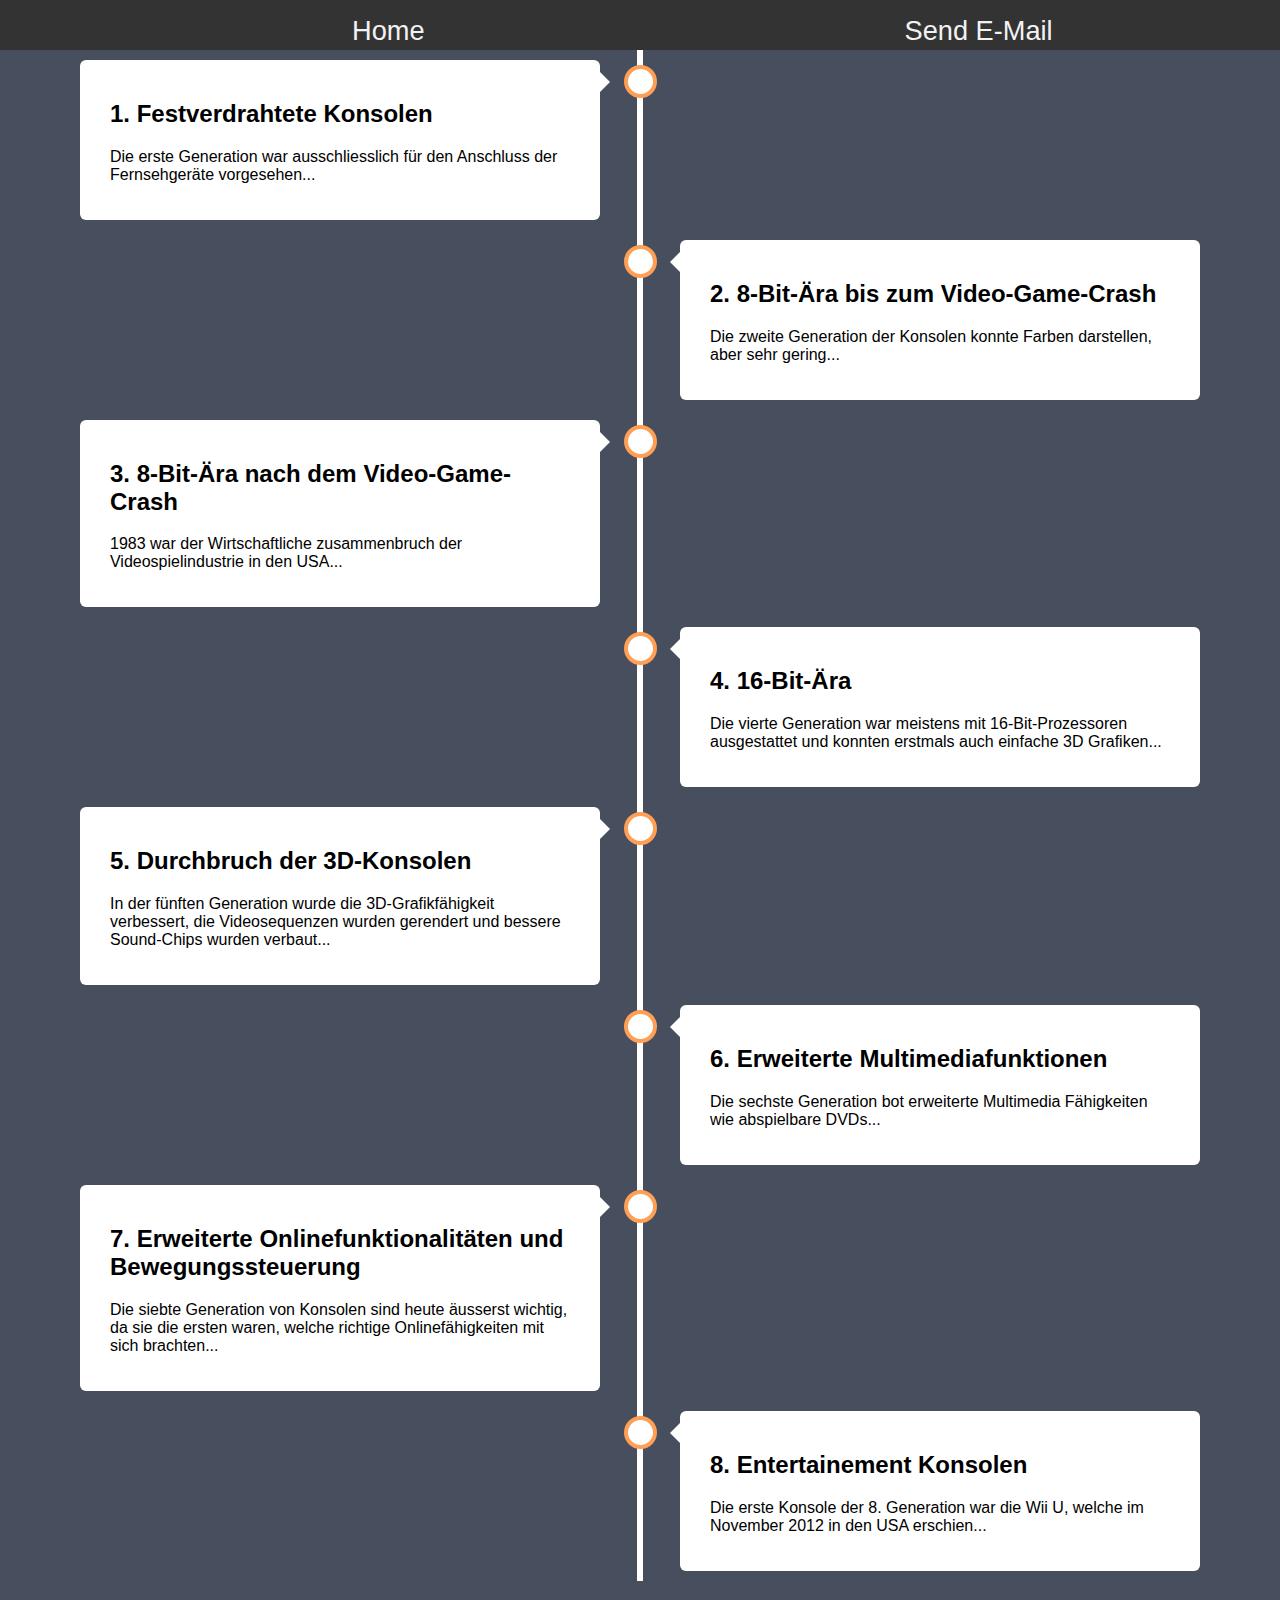
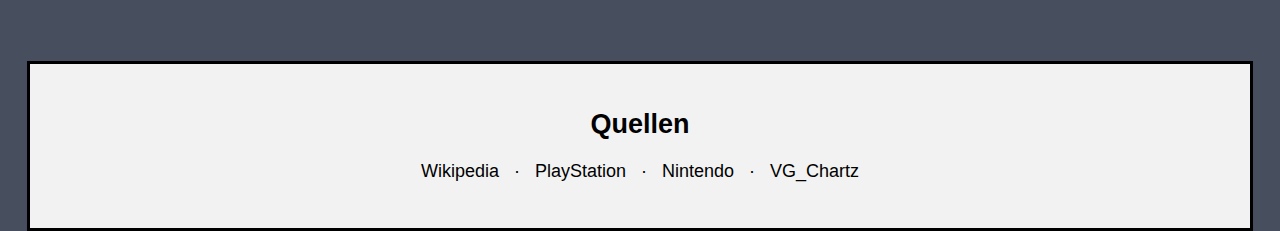
==== commit a3b2bae4: "ug" ====
--- a/index.html
+++ b/index.html
@@ -19,14 +19,8 @@
         <div class="container left">
             <a href="generations/firstGen.html">
                 <div class="content">
-                    <h2>1. Festverdrahtete Konsolen (Zeitraum 1972 bis 1983)</h2>
-                    <p>Die erste Spielkonsole der Welt war die 1968 von Ralph Baer entwickelte Brown Box bzw. die im
-                        Jahre 1972 erschienene lizenzierte Version namens Magnavox Odyssey. Da die Geräte der ersten
-                        Generation für den Anschluss an handelsübliche Fernseher vorgesehen sind, wurden sie in
-                        Deutschland meist Telespiele oder Tele-Spiele genannt. Zu den ersten Konsolenspielen überhaupt
-                        gehört Pong. Bei diesen Geräten handelt es sich noch nicht um Computer im eigentlichen Sinne,
-                        denn sie verfügen über keinen Mikroprozessor. Die einzelnen Spiele werden durch festverdrahtete
-                        elektronische Schaltkreise erzeugt.</p>
+                    <h2>1. Festverdrahtete Konsolen</h2>
+                    <p>Die erste Generation war ausschliesslich für den Anschluss der Fernsehgeräte vorgesehen...</p>
                 </div>
             </a>
         </div>
@@ -34,12 +28,8 @@
         <div class="container right">
             <a href="generations/secondGen.html">
                 <div class="content">
-                    <h2>2. Konsolengeneration (1976 bis 1982)</h2>
-                    <p>Die zweite Konsolengeneration besaß einfache 2D-Grafiken, konnte im Vergleich zu späteren
-                        Konsolen nur sehr wenige Farben darstellen, besaß keine Grafikbeschleunigung und einen nur sehr
-                        beschränkten Speicher. Es handelte sich jedoch technisch gesehen schon um richtige Computer. Als
-                        CPU kamen (abgesehen vom Intellivision) 8-Bit-Prozessoren (zuerst auch 4-Bit-Prozessoren) zum
-                        Einsatz, als Speichermedien wurden bereits Spielmodule verwendet.</p>
+                    <h2>2. 8-Bit-Ära bis zum Video-Game-Crash</h2>
+                    <p> Die zweite Generation der Konsolen konnte Farben darstellen, aber sehr gering...</p>
                 </div>
             </a>
         </div>
@@ -47,10 +37,8 @@
         <div class="container left">
             <a href="generations/thirdGen.html">
                 <div class="content">
-                    <h2>3. Konsolengeneration (1982 bis 1987)</h2>
-                    <p>Die dritte Generation bot im Vergleich zur zweiten verbesserte 2D-Grafikfähigkeiten, mehr Farben,
-                        Grafikbeschleunigung und einen etwas größeren Speicher. Auch hier wurden noch 8-Bit-Prozessoren
-                        verwendet.</p>
+                    <h2>3. 8-Bit-Ära nach dem Video-Game-Crash</h2>
+                    <p>1983 war der Wirtschaftliche zusammenbruch der Videospielindustrie in den USA...</p>
                 </div>
             </a>
         </div>
@@ -58,10 +46,8 @@
         <div class="container right">
             <a href="generations/fourthGen.html">
                 <div class="content">
-                    <h2>4. Konsolengeneration (1988 bis 1993)</h2>
-                    <p>Die vierte Generation besaß meist 16-Bit-Prozessoren, bereits umfangreiche 2D-Grafiken,
-                        rudimentäre 3D-Grafikfähigkeiten und Möglichkeiten für größere Speichermodule und Erweiterungen.
-                        Erstmals wurde auch die CD als Speichermedium verwendet.</p>
+                    <h2>4. 16-Bit-Ära</h2>
+                    <p>Die vierte Generation war meistens mit 16-Bit-Prozessoren ausgestattet und konnten erstmals auch einfache 3D Grafiken...</p>
                 </div>
             </a>
         </div>
@@ -69,9 +55,9 @@
         <div class="container left">
             <a href="generations/fifthGen.html">
                 <div class="content">
-                    <h2>5. Durchbruch der 3D-Konsolen (1993 bis 1999)</h2>
+                    <h2>5. Durchbruch der 3D-Konsolen</h2>
                     <p>In der fünften Generation wurde die 3D-Grafikfähigkeit verbessert, die Videosequenzen wurden
-                        gerendert und bessere Sound-Chips wurden verbaut....
+                        gerendert und bessere Sound-Chips wurden verbaut...
                     </p>
                 </div>
             </a>
@@ -80,10 +66,8 @@
         <div class="container right">
             <a href="generations/sixthGen.html">
                 <div class="content">
-                    <h2>6. Erweiterte Multimediafunktionen (1998 bis 2005)</h2>
-                    <p>Die sechste Generation bot teils erweiterte Multimediafähigkeiten (Video-DVDs abspielbar,
-                        Onlinezugang, Mehrkanalton, Fernbedienung optional), teilweise optische Audio-Ausgänge, USB- und
-                        Netzwerkanschlüsse, verbesserte 3D-Grafik und einen optionalen Einbau von Festplatten.</p>
+                    <h2>6. Erweiterte Multimediafunktionen</h2>
+                    <p> Die sechste Generation bot erweiterte Multimedia Fähigkeiten wie abspielbare DVDs...</p>
                 </div>
             </a>
         </div>
